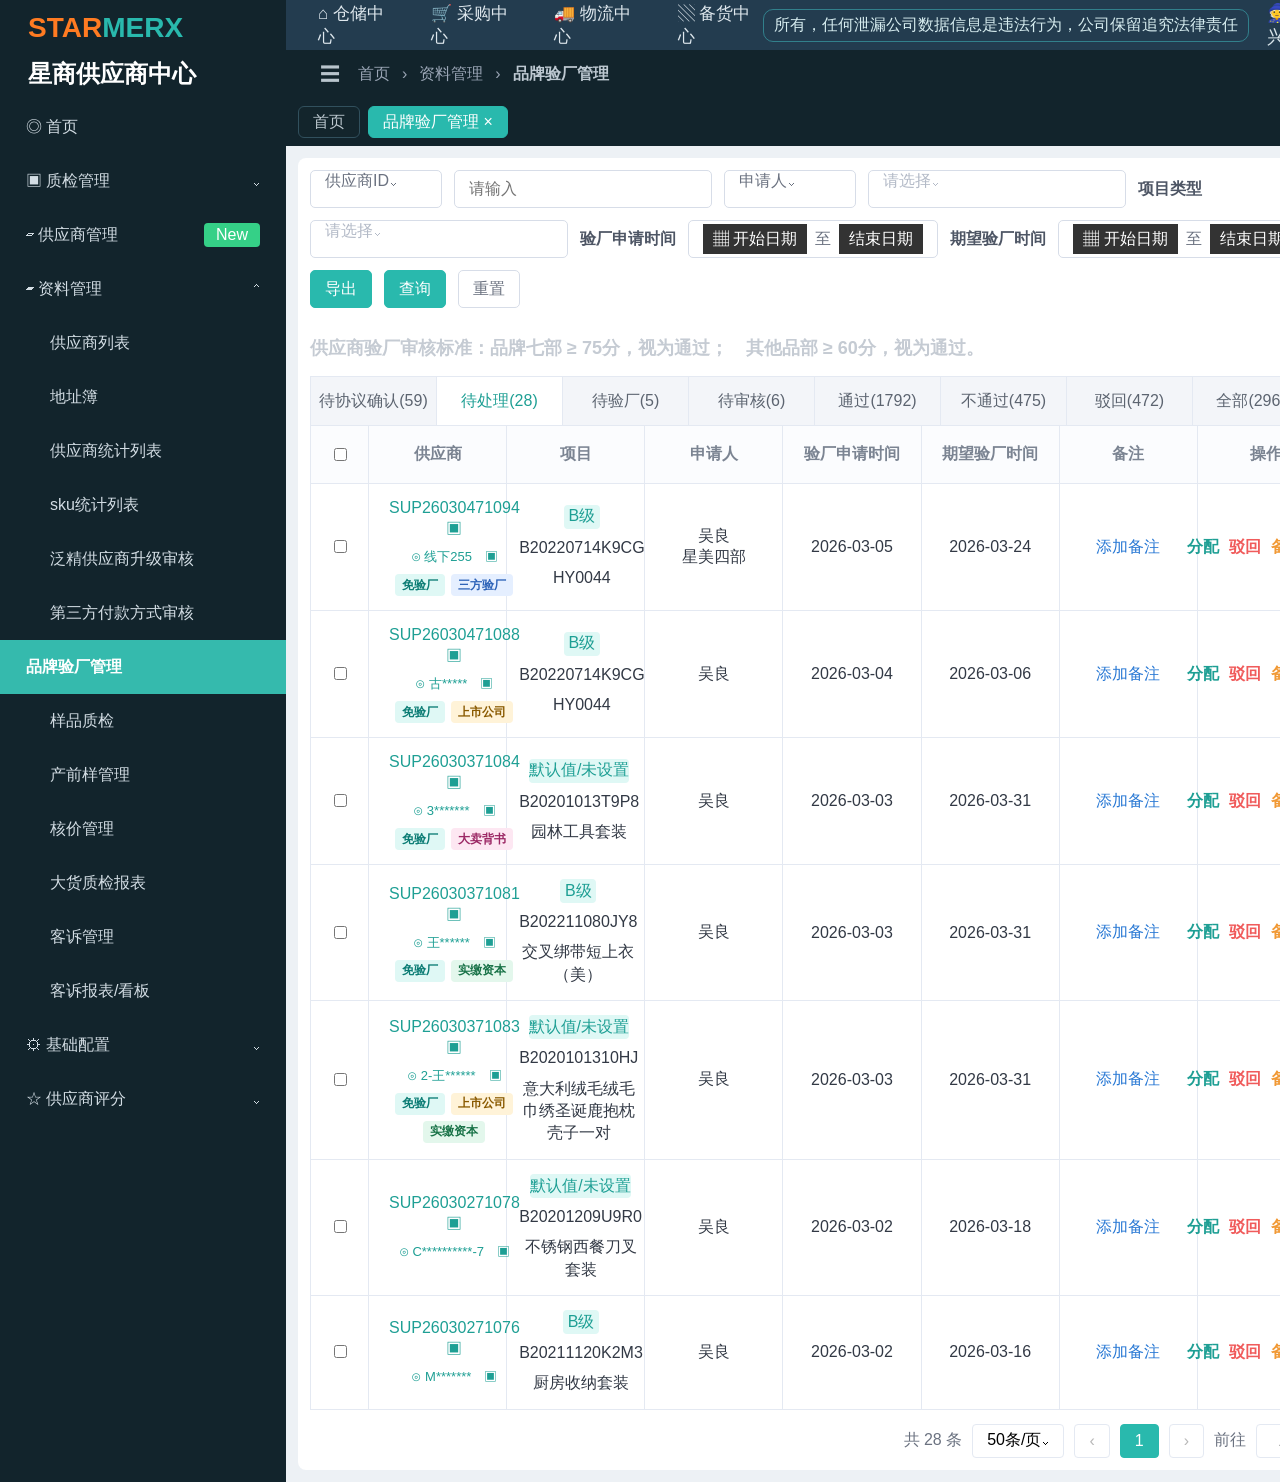
==== prototype2/index.html @ f8e637b1 "Add supplier assignment exemption prototype" ====
<!doctype html>
<html lang="zh-CN">
  <head>
    <meta charset="UTF-8" />
    <meta name="viewport" content="width=device-width, initial-scale=1.0" />
    <title>免验厂原型二 - 分配验厂</title>
    <link rel="stylesheet" href="./styles.css" />
  </head>
  <body>
    <div class="shell">
      <aside class="sidebar">
        <div class="brand">
          <div class="logo"><span>STAR</span>MERX</div>
          <div class="system-name">星商供应商中心</div>
        </div>
        <nav class="nav">
          <a href="#">◎ 首页</a>
          <a href="#">▣ 质检管理 <span>⌄</span></a>
          <a href="#">▱ 供应商管理 <em>New</em></a>
          <a class="open" href="#">▰ 资料管理 <span>⌃</span></a>
          <a class="sub" href="#">供应商列表</a>
          <a class="sub" href="#">地址簿</a>
          <a class="sub" href="#">供应商统计列表</a>
          <a class="sub" href="#">sku统计列表</a>
          <a class="sub" href="#">泛精供应商升级审核</a>
          <a class="sub" href="#">第三方付款方式审核</a>
          <a class="active" href="#">品牌验厂管理</a>
          <a class="sub" href="#">样品质检</a>
          <a class="sub" href="#">产前样管理</a>
          <a class="sub" href="#">核价管理</a>
          <a class="sub" href="#">大货质检报表</a>
          <a class="sub" href="#">客诉管理</a>
          <a class="sub" href="#">客诉报表/看板</a>
          <a href="#">⚙ 基础配置 <span>⌄</span></a>
          <a href="#">☆ 供应商评分 <span>⌄</span></a>
        </nav>
      </aside>

      <main class="main">
        <header class="topbar">
          <div class="module-nav">
            <span>⌂ 仓储中心</span>
            <span>🛒 采购中心</span>
            <span>🚚 物流中心</span>
            <span>▧ 备货中心</span>
          </div>
          <div class="notice">所有，任何泄漏公司数据信息是违法行为，公司保留追究法律责任</div>
          <div class="user">🧙 初兴</div>
        </header>

        <div class="crumb">
          <button type="button">☰</button>
          <span>首页</span>
          <span>›</span>
          <span>资料管理</span>
          <span>›</span>
          <strong>品牌验厂管理</strong>
        </div>

        <div class="tabs">
          <button type="button">首页</button>
          <button class="current" type="button">品牌验厂管理 ×</button>
        </div>

        <section class="panel">
          <div class="filters">
            <div class="field select">供应商ID⌄</div>
            <input class="field wide" placeholder="请输入" />
            <div class="field select">申请人⌄</div>
            <div class="field wide muted">请选择⌄</div>
            <label>项目类型</label>
            <div class="field wide muted">请选择⌄</div>
            <label>验厂申请时间</label>
            <div class="date-range"><span>▦ 开始日期</span><b>至</b><span>结束日期</span></div>
            <label>期望验厂时间</label>
            <div class="date-range"><span>▦ 开始日期</span><b>至</b><span>结束日期</span></div>
            <button class="teal" type="button">导出</button>
            <button class="teal" type="button">查询</button>
            <button type="button">重置</button>
          </div>

          <div class="standard">供应商验厂审核标准：品牌七部 ≥ 75分，视为通过；　其他品部 ≥ 60分，视为通过。</div>

          <div class="status-tabs">
            <button type="button">待协议确认(59)</button>
            <button class="active" type="button">待处理(28)</button>
            <button type="button">待验厂(5)</button>
            <button type="button">待审核(6)</button>
            <button type="button">通过(1792)</button>
            <button type="button">不通过(475)</button>
            <button type="button">驳回(472)</button>
            <button type="button">全部(2961)</button>
            <button class="hide-search" type="button">隐藏搜索栏</button>
          </div>

          <table class="inspection-table">
            <thead>
              <tr>
                <th class="check"><input type="checkbox" /></th>
                <th>供应商</th>
                <th>项目</th>
                <th>申请人</th>
                <th>验厂申请时间</th>
                <th>期望验厂时间</th>
                <th>备注</th>
                <th>操作</th>
              </tr>
            </thead>
            <tbody id="tableBody"></tbody>
          </table>

          <footer class="pager">
            <span>共 28 条</span>
            <button type="button">50条/页⌄</button>
            <button disabled type="button">‹</button>
            <button class="page" type="button">1</button>
            <button disabled type="button">›</button>
            <span>前往</span>
            <input value="1" />
            <span>页</span>
          </footer>
        </section>
      </main>
    </div>

    <div class="modal-mask" id="assignModal" aria-hidden="true">
      <div class="assign-modal" role="dialog" aria-modal="true" aria-labelledby="modalTitle">
        <header>
          <h1 id="modalTitle">分配验厂人员</h1>
          <button id="closeModal" type="button" aria-label="关闭">×</button>
        </header>

        <div class="modal-body">
          <div class="supplier-summary" id="modalSupplier"></div>

          <section class="form-row radio-row">
            <label class="required">是否免验</label>
            <div class="radio-group">
              <label><input type="radio" name="useExemption" value="no" checked /> 否</label>
              <label><input type="radio" name="useExemption" value="yes" /> 是</label>
            </div>
          </section>

          <section class="regular-fields" id="regularFields">
            <div class="form-row">
              <label class="required">确认验厂时间</label>
              <button class="input-like" type="button">▦ 选择日期</button>
            </div>
            <div class="form-row">
              <label class="required">验厂人员安排</label>
              <button class="input-like" type="button">请选择 <span>⌄</span></button>
            </div>
          </section>

          <section class="collapsed-note is-hidden" id="collapsedNote">
            普通验厂的时间和人员安排已折叠，当前按免验厂资料进入待审核。
          </section>

          <section class="exemption-section is-hidden" id="exemptionSection">
            <div class="section-title">免验厂资料 / API 查询结果</div>
            <div class="exemption-content" id="exemptionContent"></div>
          </section>
        </div>

        <footer>
          <button type="button" id="cancelModal">取 消</button>
          <button class="primary" type="button" id="confirmModal">确 定</button>
        </footer>
      </div>
    </div>

    <div class="toast" id="toast"></div>
    <script src="./app.js"></script>
  </body>
</html>
---- prototype2/styles.css ----
:root {
  --navy-950: #0d1a20;
  --navy-900: #12242c;
  --navy-800: #1b303c;
  --navy-700: #233c4f;
  --teal: #29b9ad;
  --teal-dark: #1e9f94;
  --blue: #2878d4;
  --red: #f05b5b;
  --orange: #f19935;
  --green: #25a66a;
  --text: #2f3440;
  --muted: #8b95a6;
  --line: #e4e9f2;
  --soft: #f5f7fb;
  --white: #fff;
  font-family: "PingFang SC", "Microsoft YaHei", Arial, sans-serif;
}

* {
  box-sizing: border-box;
}

body {
  margin: 0;
  min-width: 1360px;
  color: var(--text);
  background: #edf1f5;
}

button,
input {
  font: inherit;
}

button {
  cursor: pointer;
}

.shell {
  display: grid;
  grid-template-columns: 286px 1fr;
  min-height: 100vh;
}

.sidebar {
  color: #d8e1e7;
  background: var(--navy-900);
}

.brand {
  height: 100px;
  padding: 14px 28px;
}

.logo {
  color: var(--teal);
  font-size: 28px;
  font-weight: 800;
  line-height: 1;
}

.logo span {
  color: #ff7b22;
}

.system-name {
  margin-top: 16px;
  color: var(--white);
  font-size: 24px;
  font-weight: 700;
}

.nav {
  display: flex;
  flex-direction: column;
}

.nav a {
  position: relative;
  display: flex;
  align-items: center;
  gap: 12px;
  min-height: 54px;
  padding: 0 26px;
  color: #d3dde4;
  text-decoration: none;
}

.nav a span {
  margin-left: auto;
}

.nav em {
  margin-left: auto;
  border-radius: 4px;
  padding: 3px 12px;
  color: var(--white);
  background: #35d087;
  font-style: normal;
}

.nav .sub {
  padding-left: 50px;
}

.nav .active {
  color: var(--white);
  background: #35baad;
  font-weight: 700;
}

.nav a:hover {
  background: #1a333e;
}

.main {
  overflow: hidden;
}

.topbar {
  display: flex;
  align-items: center;
  height: 50px;
  padding: 0 32px;
  color: #dfe8ee;
  background: var(--navy-700);
}

.module-nav {
  display: flex;
  gap: 34px;
  font-size: 17px;
}

.notice {
  margin-left: auto;
  border: 1px solid rgba(62, 184, 190, 0.55);
  border-radius: 10px;
  padding: 5px 10px;
  color: #d7edf0;
  white-space: nowrap;
}

.user {
  margin-left: 18px;
  color: #d8e4e9;
  font-size: 18px;
}

.crumb {
  display: flex;
  align-items: center;
  gap: 12px;
  height: 48px;
  padding: 0 28px;
  color: #9aa5b5;
  background: var(--navy-900);
}

.crumb button {
  border: 0;
  color: #b9c5cd;
  background: transparent;
  font-size: 20px;
}

.crumb strong {
  color: #bdc8d1;
}

.tabs {
  display: flex;
  gap: 8px;
  height: 48px;
  padding: 8px 12px;
  background: var(--navy-900);
}

.tabs button {
  min-width: 48px;
  border: 1px solid #31505d;
  border-radius: 6px;
  padding: 0 14px;
  color: #bcc8cf;
  background: #13252c;
}

.tabs .current {
  color: var(--white);
  border-color: var(--teal);
  background: var(--teal);
}

.panel {
  margin: 12px;
  border-radius: 8px;
  padding: 12px;
  background: var(--white);
}

.filters {
  display: flex;
  align-items: center;
  flex-wrap: wrap;
  gap: 12px;
}

.field,
.filters button,
.date-range {
  height: 38px;
  border: 1px solid #d7dde8;
  border-radius: 5px;
  padding: 0 14px;
  color: #6b7280;
  background: var(--white);
}

.field {
  min-width: 132px;
}

.field.wide {
  width: 258px;
}

input.field {
  outline: none;
}

.muted {
  color: #b3bac7;
}

.filters label {
  color: #4e5665;
  font-weight: 700;
}

.date-range {
  display: flex;
  align-items: center;
  gap: 8px;
}

.date-range span {
  display: inline-flex;
  align-items: center;
  height: 30px;
  padding: 0 10px;
  color: #fff;
  background: #333;
}

.date-range b {
  font-weight: 500;
}

.filters .teal {
  color: var(--white);
  border-color: var(--teal);
  background: var(--teal);
}

.standard {
  margin: 28px 0 16px;
  color: #c5cbd3;
  font-size: 18px;
  font-weight: 700;
}

.status-tabs {
  display: flex;
  align-items: center;
  border: 1px solid var(--line);
  border-bottom: 0;
  background: #f3f5f9;
}

.status-tabs button {
  min-width: 126px;
  height: 48px;
  border: 0;
  border-right: 1px solid var(--line);
  color: #5c6470;
  background: transparent;
  font-size: 16px;
}

.status-tabs .active {
  color: var(--teal-dark);
  background: var(--white);
}

.status-tabs .hide-search {
  margin-left: auto;
  margin-right: 0;
  min-width: auto;
  height: 34px;
  border-radius: 4px;
  padding: 0 18px;
  color: var(--white);
  background: var(--teal);
}

.inspection-table {
  width: 100%;
  table-layout: fixed;
  border-collapse: collapse;
  border: 1px solid var(--line);
}

.inspection-table th,
.inspection-table td {
  border-right: 1px solid var(--line);
  border-bottom: 1px solid var(--line);
  padding: 14px 12px;
  text-align: center;
  vertical-align: middle;
}

.inspection-table th {
  height: 58px;
  color: #7b8492;
  font-weight: 700;
  background: #fbfcfe;
}

.inspection-table td {
  min-height: 102px;
  color: #323945;
}

.check {
  width: 58px;
}

.supplier-cell {
  display: grid;
  justify-items: center;
  gap: 8px;
}

.supplier-id {
  color: var(--teal-dark);
  font-weight: 500;
}

.supplier-sub {
  color: var(--teal-dark);
  font-size: 13px;
}

.tag-row {
  display: flex;
  flex-wrap: wrap;
  justify-content: center;
  gap: 6px;
  max-width: 310px;
}

.tag {
  display: inline-flex;
  align-items: center;
  height: 22px;
  border-radius: 4px;
  padding: 0 7px;
  color: #596273;
  background: #eef2f7;
  font-size: 12px;
  font-weight: 700;
}

.tag.exempt {
  color: #0b7c74;
  background: #dff8f5;
}

.tag.third {
  color: #2d63b8;
  background: #e5efff;
}

.tag.listed {
  color: #8a5a00;
  background: #fff3d8;
}

.tag.seller {
  color: #9b2764;
  background: #fde7f2;
}

.tag.capital {
  color: #187247;
  background: #e3f7ec;
}

.level {
  display: inline-flex;
  align-items: center;
  justify-content: center;
  height: 24px;
  min-width: 36px;
  border-radius: 4px;
  color: var(--teal-dark);
  background: #dff8f5;
}

.project {
  display: grid;
  justify-items: center;
  gap: 8px;
  line-height: 1.4;
}

.remark {
  color: var(--blue);
}

.actions {
  display: flex;
  justify-content: center;
  gap: 10px;
  white-space: nowrap;
}

.actions button {
  border: 0;
  padding: 0;
  background: transparent;
  font-weight: 700;
}

.actions .assign {
  color: var(--teal-dark);
}

.actions .reject {
  color: var(--red);
}

.actions .note {
  color: var(--orange);
}

.actions .log {
  color: var(--teal-dark);
}

.pager {
  display: flex;
  align-items: center;
  justify-content: flex-end;
  gap: 10px;
  padding-top: 14px;
  color: #6b7280;
}

.pager button,
.pager input {
  height: 34px;
  border: 1px solid var(--line);
  border-radius: 4px;
  background: var(--white);
}

.pager button {
  padding: 0 14px;
}

.pager .page {
  color: var(--white);
  border-color: var(--teal);
  background: var(--teal);
}

.pager input {
  width: 54px;
  text-align: center;
}

.modal-mask {
  position: fixed;
  inset: 0;
  z-index: 30;
  display: none;
  align-items: flex-start;
  justify-content: center;
  padding-top: 178px;
  background: rgba(0, 0, 0, 0.55);
}

.modal-mask.open {
  display: flex;
}

.assign-modal {
  width: 620px;
  border-radius: 3px;
  background: var(--white);
  box-shadow: 0 18px 36px rgba(0, 0, 0, 0.18);
}

.assign-modal header {
  display: flex;
  align-items: center;
  justify-content: space-between;
  padding: 24px 26px 12px;
}

.assign-modal h1 {
  margin: 0;
  font-size: 20px;
  font-weight: 500;
}

.assign-modal header button {
  border: 0;
  color: #9aa3af;
  background: transparent;
  font-size: 28px;
}

.modal-body {
  padding: 4px 40px 26px;
}

.supplier-summary {
  margin-bottom: 14px;
  color: #687385;
}

.form-row {
  display: grid;
  grid-template-columns: 126px 1fr;
  align-items: center;
  gap: 14px;
  margin: 18px 0;
}

.form-row label {
  color: #596273;
  font-weight: 700;
}

.required::before {
  content: "*";
  margin-right: 4px;
  color: var(--red);
}

.radio-group {
  display: flex;
  gap: 24px;
}

.radio-group label {
  display: flex;
  align-items: center;
  gap: 8px;
  color: #394150;
  font-weight: 500;
}

.input-like {
  display: flex;
  align-items: center;
  justify-content: space-between;
  width: 262px;
  height: 38px;
  border: 1px solid #d5dce8;
  border-radius: 4px;
  padding: 0 14px;
  color: #aab2bf;
  background: var(--white);
}

.regular-fields {
  overflow: hidden;
  max-height: 150px;
  transition: max-height 0.18s ease, opacity 0.18s ease;
}

.regular-fields.collapsed {
  max-height: 0;
  opacity: 0;
}

.collapsed-note {
  margin: 8px 0 18px 140px;
  border-left: 3px solid var(--teal);
  padding: 8px 12px;
  color: #607085;
  background: #f3fbfa;
}

.is-hidden {
  display: none !important;
}

.exemption-section {
  margin-top: 10px;
  border: 1px solid var(--line);
  border-radius: 6px;
  overflow: hidden;
}

.section-title {
  padding: 12px 14px;
  color: #394150;
  font-weight: 700;
  background: #f8fafc;
  border-bottom: 1px solid var(--line);
}

.exemption-content {
  display: grid;
  gap: 12px;
  padding: 14px;
}

.evidence-card {
  border: 1px solid #dfe6f0;
  border-radius: 6px;
  padding: 12px;
  background: #fff;
}

.evidence-card h3 {
  display: flex;
  align-items: center;
  justify-content: space-between;
  margin: 0 0 10px;
  font-size: 15px;
}

.evidence-grid {
  display: grid;
  grid-template-columns: repeat(2, minmax(0, 1fr));
  gap: 8px 14px;
  color: #596273;
  font-size: 13px;
}

.evidence-grid div {
  min-width: 0;
}

.evidence-grid span {
  color: #929ba9;
}

.assign-modal footer {
  display: flex;
  justify-content: flex-end;
  gap: 12px;
  padding: 18px 24px 24px;
}

.assign-modal footer button {
  width: 88px;
  height: 48px;
  border: 1px solid #d7dde8;
  border-radius: 5px;
  color: #4a5362;
  background: var(--white);
  font-size: 17px;
}

.assign-modal footer .primary {
  color: var(--white);
  border-color: var(--teal);
  background: var(--teal);
}

.toast {
  position: fixed;
  right: 24px;
  bottom: 24px;
  z-index: 40;
  display: none;
  border-radius: 6px;
  padding: 12px 16px;
  color: var(--white);
  background: #26384a;
}

.toast.show {
  display: block;
}
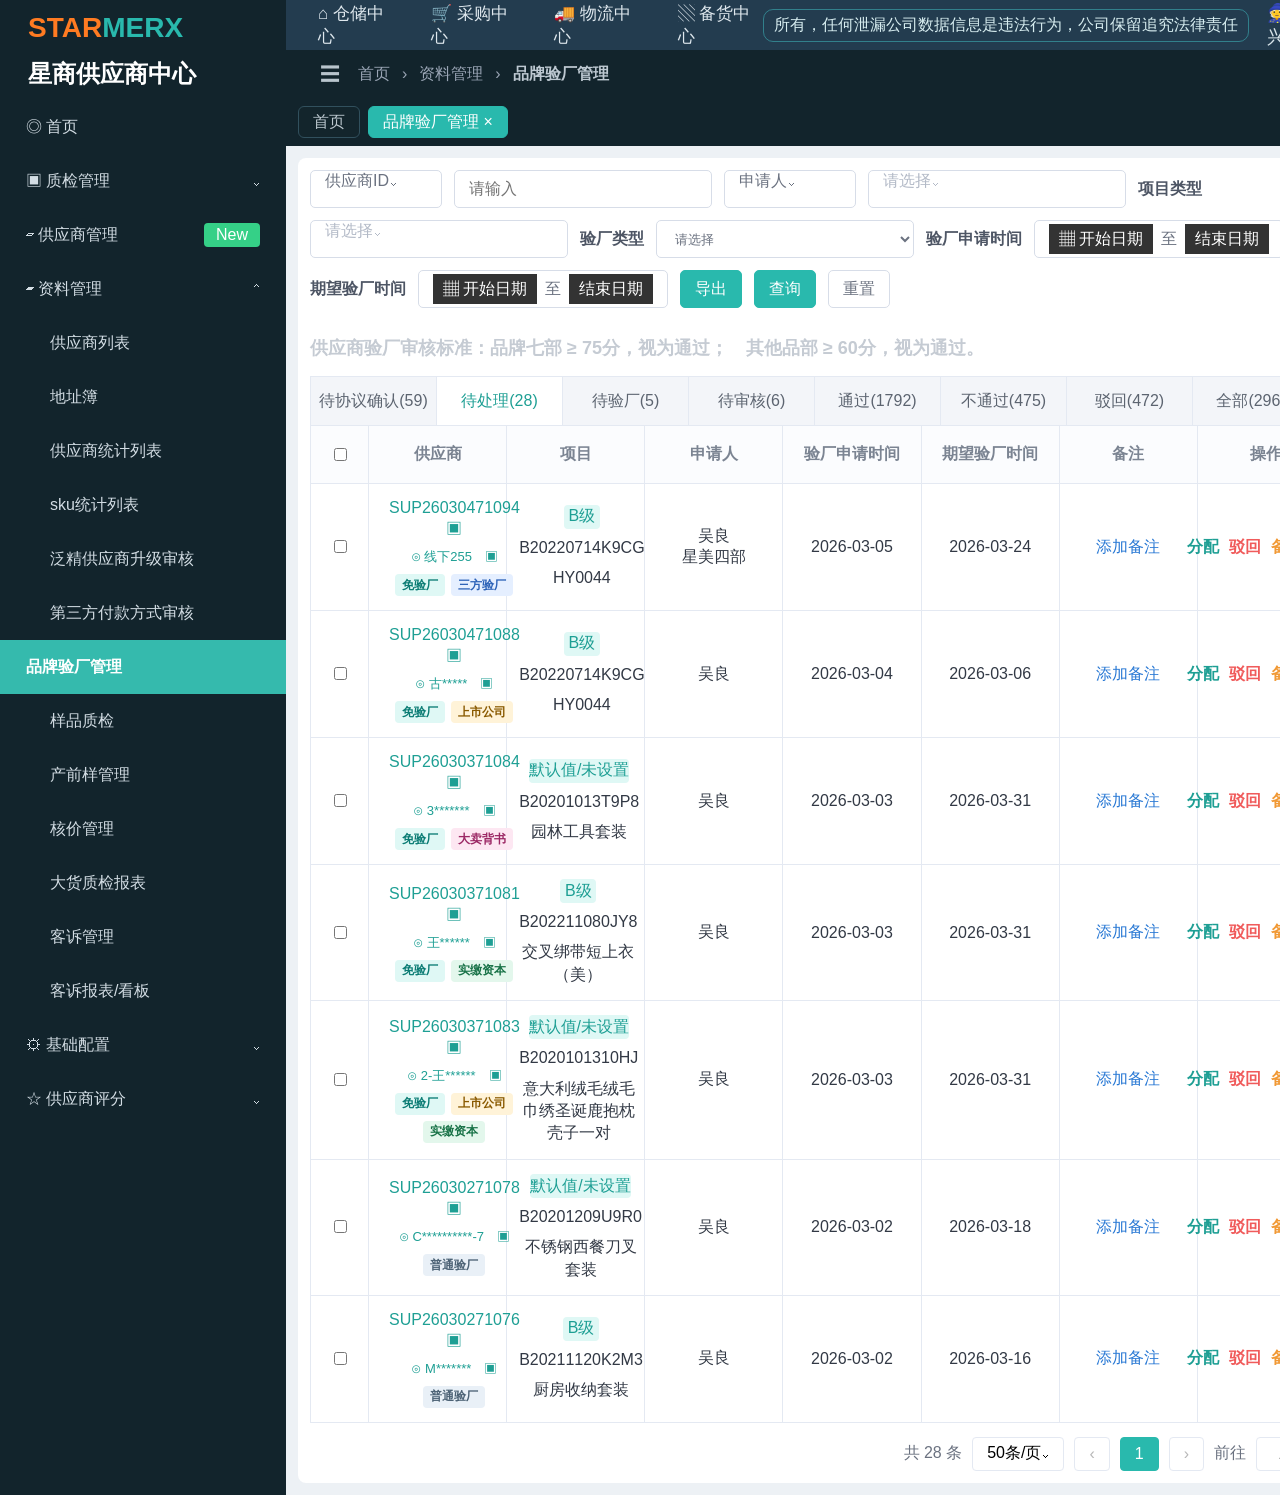
==== commit 1a52bb1b: "Update prototype2 and prototype3 inspection filters" ====
--- a/prototype2/index.html
+++ b/prototype2/index.html
@@ -70,42 +70,37 @@
             <div class="field wide muted">请选择⌄</div>
             <label>项目类型</label>
             <div class="field wide muted">请选择⌄</div>
+            <label for="inspectionTypeFilter">验厂类型</label>
+            <select class="field wide inspection-type-filter" id="inspectionTypeFilter" aria-label="验厂类型">
+              <option value="all">请选择</option>
+              <option value="regular">普通验厂</option>
+              <option value="exempt">免验厂</option>
+            </select>
             <label>验厂申请时间</label>
             <div class="date-range"><span>▦ 开始日期</span><b>至</b><span>结束日期</span></div>
             <label>期望验厂时间</label>
             <div class="date-range"><span>▦ 开始日期</span><b>至</b><span>结束日期</span></div>
             <button class="teal" type="button">导出</button>
             <button class="teal" type="button">查询</button>
-            <button type="button">重置</button>
+            <button id="resetFilters" type="button">重置</button>
           </div>
 
           <div class="standard">供应商验厂审核标准：品牌七部 ≥ 75分，视为通过；　其他品部 ≥ 60分，视为通过。</div>
 
-          <div class="status-tabs">
-            <button type="button">待协议确认(59)</button>
-            <button class="active" type="button">待处理(28)</button>
-            <button type="button">待验厂(5)</button>
-            <button type="button">待审核(6)</button>
-            <button type="button">通过(1792)</button>
-            <button type="button">不通过(475)</button>
-            <button type="button">驳回(472)</button>
-            <button type="button">全部(2961)</button>
+          <div class="status-tabs" id="statusTabs">
+            <button type="button" data-stage="agreement">待协议确认(59)</button>
+            <button class="active" type="button" data-stage="processing">待处理(28)</button>
+            <button type="button" data-stage="inspection">待验厂(5)</button>
+            <button type="button" data-stage="review">待审核(6)</button>
+            <button type="button" data-stage="passed">通过(1792)</button>
+            <button type="button" data-stage="failed">不通过(475)</button>
+            <button type="button" data-stage="rejected">驳回(472)</button>
+            <button type="button" data-stage="all">全部(2961)</button>
             <button class="hide-search" type="button">隐藏搜索栏</button>
           </div>
 
           <table class="inspection-table">
-            <thead>
-              <tr>
-                <th class="check"><input type="checkbox" /></th>
-                <th>供应商</th>
-                <th>项目</th>
-                <th>申请人</th>
-                <th>验厂申请时间</th>
-                <th>期望验厂时间</th>
-                <th>备注</th>
-                <th>操作</th>
-              </tr>
-            </thead>
+            <thead id="tableHead"></thead>
             <tbody id="tableBody"></tbody>
           </table>
 
@@ -123,6 +118,48 @@
       </main>
     </div>
 
+    <div class="modal-mask" id="auditModal" aria-hidden="true">
+      <div class="audit-modal" role="dialog" aria-modal="true" aria-labelledby="auditTitle">
+        <header>
+          <h1 id="auditTitle">审核</h1>
+          <button id="closeAuditModal" type="button" aria-label="关闭">×</button>
+        </header>
+
+        <div class="modal-body">
+          <section class="form-row">
+            <label class="required">验厂结果</label>
+            <button class="input-like" type="button">请选择 <span>⌄</span></button>
+          </section>
+
+          <section class="form-row upload-row">
+            <label>更新验厂报告</label>
+            <div>
+              <button class="primary file-button" type="button">选择文件</button>
+              <p>支持文件格式： pdf,docx,pptx,xlsx,doc,xls；且不超过200M</p>
+            </div>
+          </section>
+
+          <section class="form-row upload-row">
+            <label>更新不合格项</label>
+            <div>
+              <button class="primary file-button" type="button">选择文件</button>
+              <p>支持文件格式： pdf,docx,pptx,xlsx,doc,xls；且不超过200M</p>
+            </div>
+          </section>
+
+          <section class="form-row">
+            <label>备注</label>
+            <input class="audit-remark" placeholder="请输入备注" />
+          </section>
+        </div>
+
+        <footer>
+          <button type="button" id="cancelAuditModal">取 消</button>
+          <button class="primary" type="button" id="confirmAuditModal">确 定</button>
+        </footer>
+      </div>
+    </div>
+
     <div class="modal-mask" id="assignModal" aria-hidden="true">
       <div class="assign-modal" role="dialog" aria-modal="true" aria-labelledby="modalTitle">
         <header>
@@ -157,7 +194,7 @@
           </section>
 
           <section class="exemption-section is-hidden" id="exemptionSection">
-            <div class="section-title">免验厂资料 / API 查询结果</div>
+            <div class="section-title">免验厂资料</div>
             <div class="exemption-content" id="exemptionContent"></div>
           </section>
         </div>
--- a/prototype2/styles.css
+++ b/prototype2/styles.css
@@ -229,6 +229,10 @@
   outline: none;
 }
 
+select.field {
+  outline: none;
+}
+
 .muted {
   color: #b3bac7;
 }
@@ -332,6 +336,15 @@
   color: #323945;
 }
 
+.empty-row {
+  height: 160px;
+  color: var(--muted) !important;
+}
+
+.muted-text {
+  color: var(--muted);
+}
+
 .check {
   width: 58px;
 }
@@ -377,6 +390,11 @@
   background: #dff8f5;
 }
 
+.tag.regular {
+  color: #4c6275;
+  background: #e9f0f7;
+}
+
 .tag.third {
   color: #2d63b8;
   background: #e5efff;
@@ -447,6 +465,25 @@
 
 .actions .log {
   color: var(--teal-dark);
+}
+
+.report-list {
+  display: grid;
+  gap: 8px;
+  justify-items: center;
+}
+
+.report-list a {
+  max-width: 126px;
+  overflow: hidden;
+  color: var(--blue);
+  text-overflow: ellipsis;
+  text-decoration: none;
+  white-space: nowrap;
+}
+
+.report-list a:hover {
+  text-decoration: underline;
 }
 
 .pager {
@@ -496,27 +533,35 @@
   display: flex;
 }
 
-.assign-modal {
+.assign-modal,
+.audit-modal {
   width: 620px;
   border-radius: 3px;
   background: var(--white);
   box-shadow: 0 18px 36px rgba(0, 0, 0, 0.18);
 }
 
-.assign-modal header {
+.audit-modal {
+  width: 660px;
+}
+
+.assign-modal header,
+.audit-modal header {
   display: flex;
   align-items: center;
   justify-content: space-between;
   padding: 24px 26px 12px;
 }
 
-.assign-modal h1 {
+.assign-modal h1,
+.audit-modal h1 {
   margin: 0;
   font-size: 20px;
   font-weight: 500;
 }
 
-.assign-modal header button {
+.assign-modal header button,
+.audit-modal header button {
   border: 0;
   color: #9aa3af;
   background: transparent;
@@ -652,14 +697,41 @@
   color: #929ba9;
 }
 
-.assign-modal footer {
+.file-link {
+  color: var(--blue);
+  font-weight: 700;
+  text-decoration: none;
+}
+
+.evidence-file {
+  display: inline-grid;
+  gap: 4px;
+}
+
+.file-link-name {
+  font-weight: 700;
+}
+
+.file-link-desc {
+  color: #929ba9;
+  font-size: 12px;
+  font-weight: 500;
+}
+
+.file-link:hover {
+  text-decoration: underline;
+}
+
+.assign-modal footer,
+.audit-modal footer {
   display: flex;
   justify-content: flex-end;
   gap: 12px;
   padding: 18px 24px 24px;
 }
 
-.assign-modal footer button {
+.assign-modal footer button,
+.audit-modal footer button {
   width: 88px;
   height: 48px;
   border: 1px solid #d7dde8;
@@ -669,10 +741,37 @@
   font-size: 17px;
 }
 
-.assign-modal footer .primary {
+.assign-modal footer .primary,
+.audit-modal footer .primary,
+.file-button {
   color: var(--white);
   border-color: var(--teal);
   background: var(--teal);
+}
+
+.upload-row {
+  align-items: flex-start;
+}
+
+.upload-row p {
+  margin: 14px 0 0;
+  color: #596273;
+}
+
+.file-button {
+  width: 96px;
+  height: 38px;
+  border: 0;
+  border-radius: 4px;
+}
+
+.audit-remark {
+  width: 100%;
+  height: 48px;
+  border: 1px solid #d5dce8;
+  border-radius: 4px;
+  padding: 0 14px;
+  outline: none;
 }
 
 .toast {
@@ -690,3 +789,89 @@
 .toast.show {
   display: block;
 }
+
+.file-preview {
+  position: fixed;
+  inset: 0;
+  z-index: 50;
+  display: none;
+  align-items: center;
+  justify-content: center;
+  background: rgba(10, 18, 24, 0.45);
+}
+
+.file-preview.open {
+  display: flex;
+}
+
+.file-preview-card {
+  width: 420px;
+  border-radius: 6px;
+  background: var(--white);
+  box-shadow: 0 18px 36px rgba(0, 0, 0, 0.2);
+}
+
+.file-preview-card header,
+.file-preview-card footer {
+  display: flex;
+  align-items: center;
+  justify-content: space-between;
+  padding: 16px 18px;
+  border-bottom: 1px solid var(--line);
+}
+
+.file-preview-card h2 {
+  margin: 0;
+  font-size: 18px;
+}
+
+.file-preview-card header button {
+  border: 0;
+  color: #7b8492;
+  background: transparent;
+  font-size: 24px;
+}
+
+.file-preview-body {
+  display: grid;
+  grid-template-columns: 74px 1fr;
+  gap: 14px;
+  padding: 20px 18px;
+}
+
+.file-icon {
+  display: grid;
+  place-items: center;
+  width: 64px;
+  height: 78px;
+  border-radius: 5px;
+  color: var(--white);
+  background: var(--teal);
+  font-weight: 800;
+}
+
+.file-meta {
+  display: grid;
+  gap: 8px;
+  color: #6b7280;
+  line-height: 1.4;
+}
+
+.file-meta strong {
+  color: #2f3440;
+}
+
+.file-preview-card footer {
+  justify-content: flex-end;
+  border-top: 1px solid var(--line);
+  border-bottom: 0;
+}
+
+.file-preview-card footer button {
+  width: 78px;
+  height: 34px;
+  border: 1px solid var(--line);
+  border-radius: 4px;
+  color: #4a5362;
+  background: var(--white);
+}
